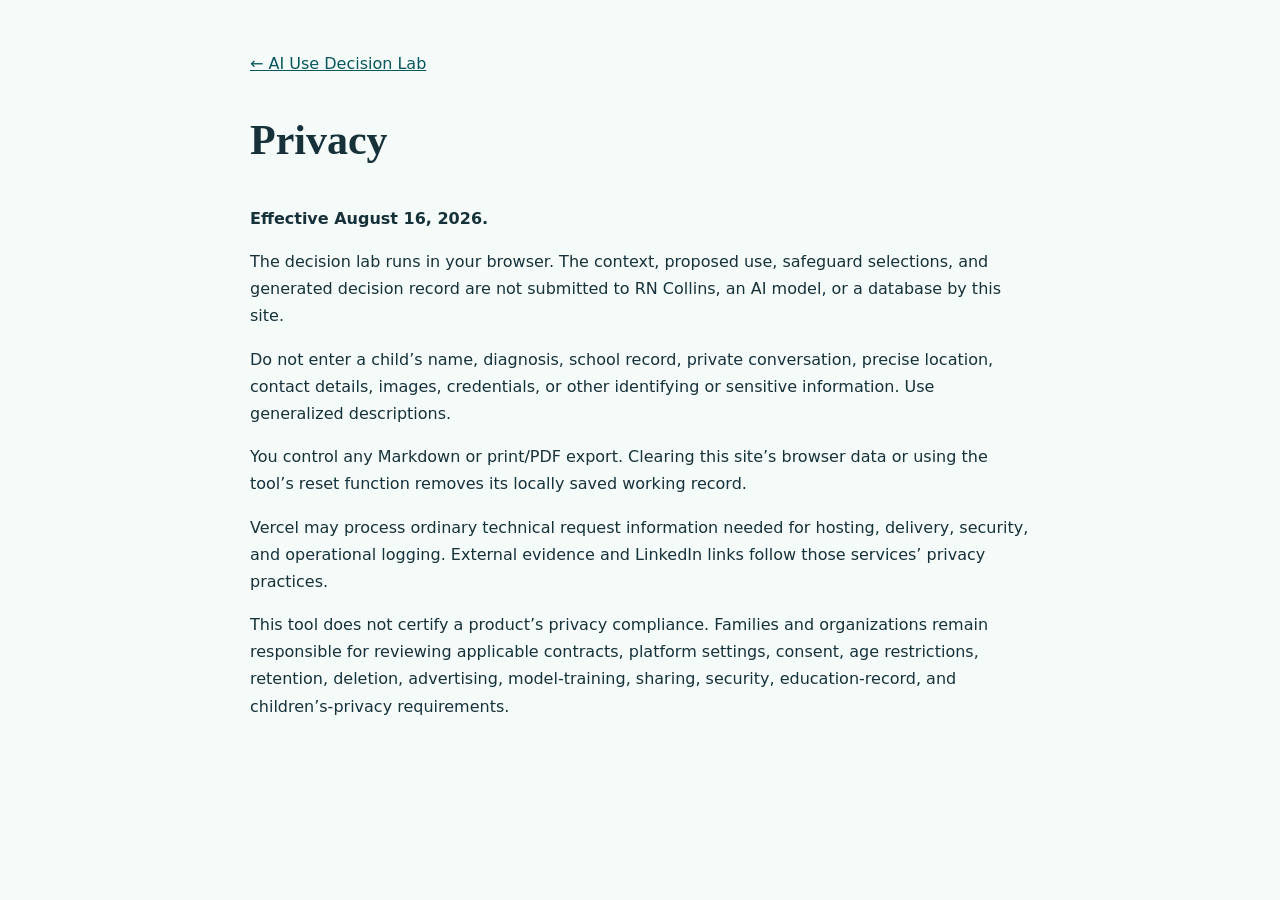
==== privacy.html @ 9b691507 "Add child-aware privacy notice" ====
<!doctype html><html lang="en"><head><meta charset="utf-8"><meta name="viewport" content="width=device-width,initial-scale=1"><title>Privacy | AI Use Decision Lab</title><style>body{max-width:780px;margin:50px auto;padding:0 22px;background:#f5fbf9;color:#17313a;font:16px/1.7 system-ui}a{color:#07565d}h1{font-family:Georgia,serif;font-size:42px}</style></head><body><a href="/">← AI Use Decision Lab</a><h1>Privacy</h1><p><strong>Effective August 16, 2026.</strong></p><p>The decision lab runs in your browser. The context, proposed use, safeguard selections, and generated decision record are not submitted to RN Collins, an AI model, or a database by this site.</p><p>Do not enter a child’s name, diagnosis, school record, private conversation, precise location, contact details, images, credentials, or other identifying or sensitive information. Use generalized descriptions.</p><p>You control any Markdown or print/PDF export. Clearing this site’s browser data or using the tool’s reset function removes its locally saved working record.</p><p>Vercel may process ordinary technical request information needed for hosting, delivery, security, and operational logging. External evidence and LinkedIn links follow those services’ privacy practices.</p><p>This tool does not certify a product’s privacy compliance. Families and organizations remain responsible for reviewing applicable contracts, platform settings, consent, age restrictions, retention, deletion, advertising, model-training, sharing, security, education-record, and children’s-privacy requirements.</p></body></html>
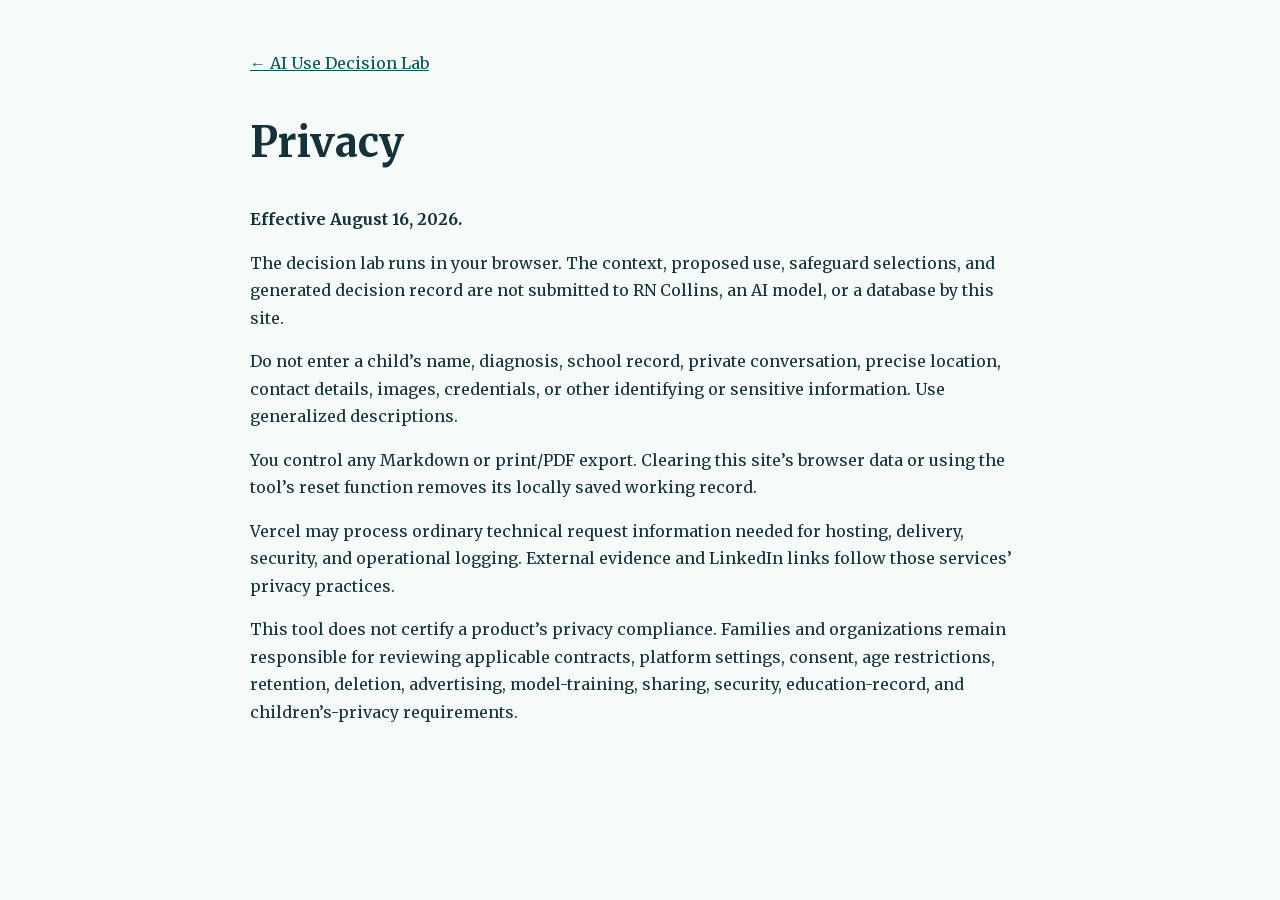
==== commit 7dafc92c: "Make the decision lab look like the record it produces The page was set in system-ui with Georgia he" ====
--- a/privacy.html
+++ b/privacy.html
@@ -1 +1,28 @@
-<!doctype html><html lang="en"><head><meta charset="utf-8"><meta name="viewport" content="width=device-width,initial-scale=1"><title>Privacy | AI Use Decision Lab</title><style>body{max-width:780px;margin:50px auto;padding:0 22px;background:#f5fbf9;color:#17313a;font:16px/1.7 system-ui}a{color:#07565d}h1{font-family:Georgia,serif;font-size:42px}</style></head><body><a href="/">← AI Use Decision Lab</a><h1>Privacy</h1><p><strong>Effective August 16, 2026.</strong></p><p>The decision lab runs in your browser. The context, proposed use, safeguard selections, and generated decision record are not submitted to RN Collins, an AI model, or a database by this site.</p><p>Do not enter a child’s name, diagnosis, school record, private conversation, precise location, contact details, images, credentials, or other identifying or sensitive information. Use generalized descriptions.</p><p>You control any Markdown or print/PDF export. Clearing this site’s browser data or using the tool’s reset function removes its locally saved working record.</p><p>Vercel may process ordinary technical request information needed for hosting, delivery, security, and operational logging. External evidence and LinkedIn links follow those services’ privacy practices.</p><p>This tool does not certify a product’s privacy compliance. Families and organizations remain responsible for reviewing applicable contracts, platform settings, consent, age restrictions, retention, deletion, advertising, model-training, sharing, security, education-record, and children’s-privacy requirements.</p></body></html>+<!doctype html><html lang="en"><head><meta charset="utf-8"><meta name="viewport" content="width=device-width,initial-scale=1"><title>Privacy | AI Use Decision Lab</title><link rel="preload" href="/fonts/merriweather-normal-400_700-latin.woff2" as="font" type="font/woff2" crossorigin>
+<link rel="preload" href="/fonts/cabin-normal-400_700-latin.woff2" as="font" type="font/woff2" crossorigin>
+<style>
+@font-face{font-family:'Merriweather';font-style:italic;font-weight:400 600;font-display:swap;src:url('/fonts/merriweather-italic-400_600-latin-ext.woff2') format('woff2');unicode-range:U+0100-02BA, U+02BD-02C5, U+02C7-02CC, U+02CE-02D7, U+02DD-02FF, U+0304, U+0308, U+0329, U+1D00-1DBF, U+1E00-1E9F, U+1EF2-1EFF, U+2020, U+20A0-20AB, U+20AD-20C0, U+2113, U+2C60-2C7F, U+A720-A7FF;}
+@font-face{font-family:'Merriweather';font-style:italic;font-weight:400 600;font-display:swap;src:url('/fonts/merriweather-italic-400_600-latin.woff2') format('woff2');unicode-range:U+0000-00FF, U+0131, U+0152-0153, U+02BB-02BC, U+02C6, U+02DA, U+02DC, U+0304, U+0308, U+0329, U+2000-206F, U+20AC, U+2122, U+2191, U+2193, U+2212, U+2215, U+FEFF, U+FFFD;}
+@font-face{font-family:'Merriweather';font-style:normal;font-weight:400 700;font-display:swap;src:url('/fonts/merriweather-normal-400_700-latin-ext.woff2') format('woff2');unicode-range:U+0100-02BA, U+02BD-02C5, U+02C7-02CC, U+02CE-02D7, U+02DD-02FF, U+0304, U+0308, U+0329, U+1D00-1DBF, U+1E00-1E9F, U+1EF2-1EFF, U+2020, U+20A0-20AB, U+20AD-20C0, U+2113, U+2C60-2C7F, U+A720-A7FF;}
+@font-face{font-family:'Merriweather';font-style:normal;font-weight:400 700;font-display:swap;src:url('/fonts/merriweather-normal-400_700-latin.woff2') format('woff2');unicode-range:U+0000-00FF, U+0131, U+0152-0153, U+02BB-02BC, U+02C6, U+02DA, U+02DC, U+0304, U+0308, U+0329, U+2000-206F, U+20AC, U+2122, U+2191, U+2193, U+2212, U+2215, U+FEFF, U+FFFD;}
+@font-face{font-family:'Cabin';font-style:italic;font-weight:400 600;font-display:swap;src:url('/fonts/cabin-italic-400_600-latin-ext.woff2') format('woff2');unicode-range:U+0100-02BA, U+02BD-02C5, U+02C7-02CC, U+02CE-02D7, U+02DD-02FF, U+0304, U+0308, U+0329, U+1D00-1DBF, U+1E00-1E9F, U+1EF2-1EFF, U+2020, U+20A0-20AB, U+20AD-20C0, U+2113, U+2C60-2C7F, U+A720-A7FF;}
+@font-face{font-family:'Cabin';font-style:italic;font-weight:400 600;font-display:swap;src:url('/fonts/cabin-italic-400_600-latin.woff2') format('woff2');unicode-range:U+0000-00FF, U+0131, U+0152-0153, U+02BB-02BC, U+02C6, U+02DA, U+02DC, U+0304, U+0308, U+0329, U+2000-206F, U+20AC, U+2122, U+2191, U+2193, U+2212, U+2215, U+FEFF, U+FFFD;}
+@font-face{font-family:'Cabin';font-style:normal;font-weight:400 700;font-display:swap;src:url('/fonts/cabin-normal-400_700-latin-ext.woff2') format('woff2');unicode-range:U+0100-02BA, U+02BD-02C5, U+02C7-02CC, U+02CE-02D7, U+02DD-02FF, U+0304, U+0308, U+0329, U+1D00-1DBF, U+1E00-1E9F, U+1EF2-1EFF, U+2020, U+20A0-20AB, U+20AD-20C0, U+2113, U+2C60-2C7F, U+A720-A7FF;}
+@font-face{font-family:'Cabin';font-style:normal;font-weight:400 700;font-display:swap;src:url('/fonts/cabin-normal-400_700-latin.woff2') format('woff2');unicode-range:U+0000-00FF, U+0131, U+0152-0153, U+02BB-02BC, U+02C6, U+02DA, U+02DC, U+0304, U+0308, U+0329, U+2000-206F, U+20AC, U+2122, U+2191, U+2193, U+2212, U+2215, U+FEFF, U+FFFD;}
+body{max-width:780px;margin:50px auto;padding:0 22px;background:#f5fbf9;color:#17313a;font:16px/1.72 'Merriweather',Charter,Georgia,serif}a{color:#07565d}h1{font-family:'Merriweather',Charter,Georgia,serif;font-size:42px}</style><meta name="description" content="Privacy notice for the AI Use Decision Lab. The tool runs in your browser; entries and the generated decision record are not submitted to a server or database by this site.">
+<link rel="canonical" href="https://kids-developing-brains.vercel.app/privacy">
+<link rel="icon" href="/favicon.svg" type="image/svg+xml">
+<link rel="apple-touch-icon" href="/apple-touch-icon.png">
+<meta property="og:type" content="website">
+<meta property="og:url" content="https://kids-developing-brains.vercel.app/privacy">
+<meta property="og:title" content="Privacy | AI Use Decision Lab">
+<meta property="og:description" content="Privacy notice for the AI Use Decision Lab. The tool runs in your browser; entries and the generated decision record are not submitted to a server or database by this site.">
+<meta property="og:image" content="https://kids-developing-brains.vercel.app/og-image.png">
+<meta property="og:image:width" content="1200">
+<meta property="og:image:height" content="630">
+<meta property="og:image:alt" content="AI Use Decision Lab — an age-aware tool for families and schools to turn one proposed use of generative AI into a reviewable decision record.">
+<meta name="twitter:card" content="summary_large_image">
+<meta name="twitter:title" content="Privacy | AI Use Decision Lab">
+<meta name="twitter:description" content="Privacy notice for the AI Use Decision Lab. The tool runs in your browser; entries and the generated decision record are not submitted to a server or database by this site.">
+<meta name="twitter:image" content="https://kids-developing-brains.vercel.app/og-image.png">
+</head><body><a href="/">← AI Use Decision Lab</a><h1>Privacy</h1><p><strong>Effective August 16, 2026.</strong></p><p>The decision lab runs in your browser. The context, proposed use, safeguard selections, and generated decision record are not submitted to RN Collins, an AI model, or a database by this site.</p><p>Do not enter a child’s name, diagnosis, school record, private conversation, precise location, contact details, images, credentials, or other identifying or sensitive information. Use generalized descriptions.</p><p>You control any Markdown or print/PDF export. Clearing this site’s browser data or using the tool’s reset function removes its locally saved working record.</p><p>Vercel may process ordinary technical request information needed for hosting, delivery, security, and operational logging. External evidence and LinkedIn links follow those services’ privacy practices.</p><p>This tool does not certify a product’s privacy compliance. Families and organizations remain responsible for reviewing applicable contracts, platform settings, consent, age restrictions, retention, deletion, advertising, model-training, sharing, security, education-record, and children’s-privacy requirements.</p></body></html>
